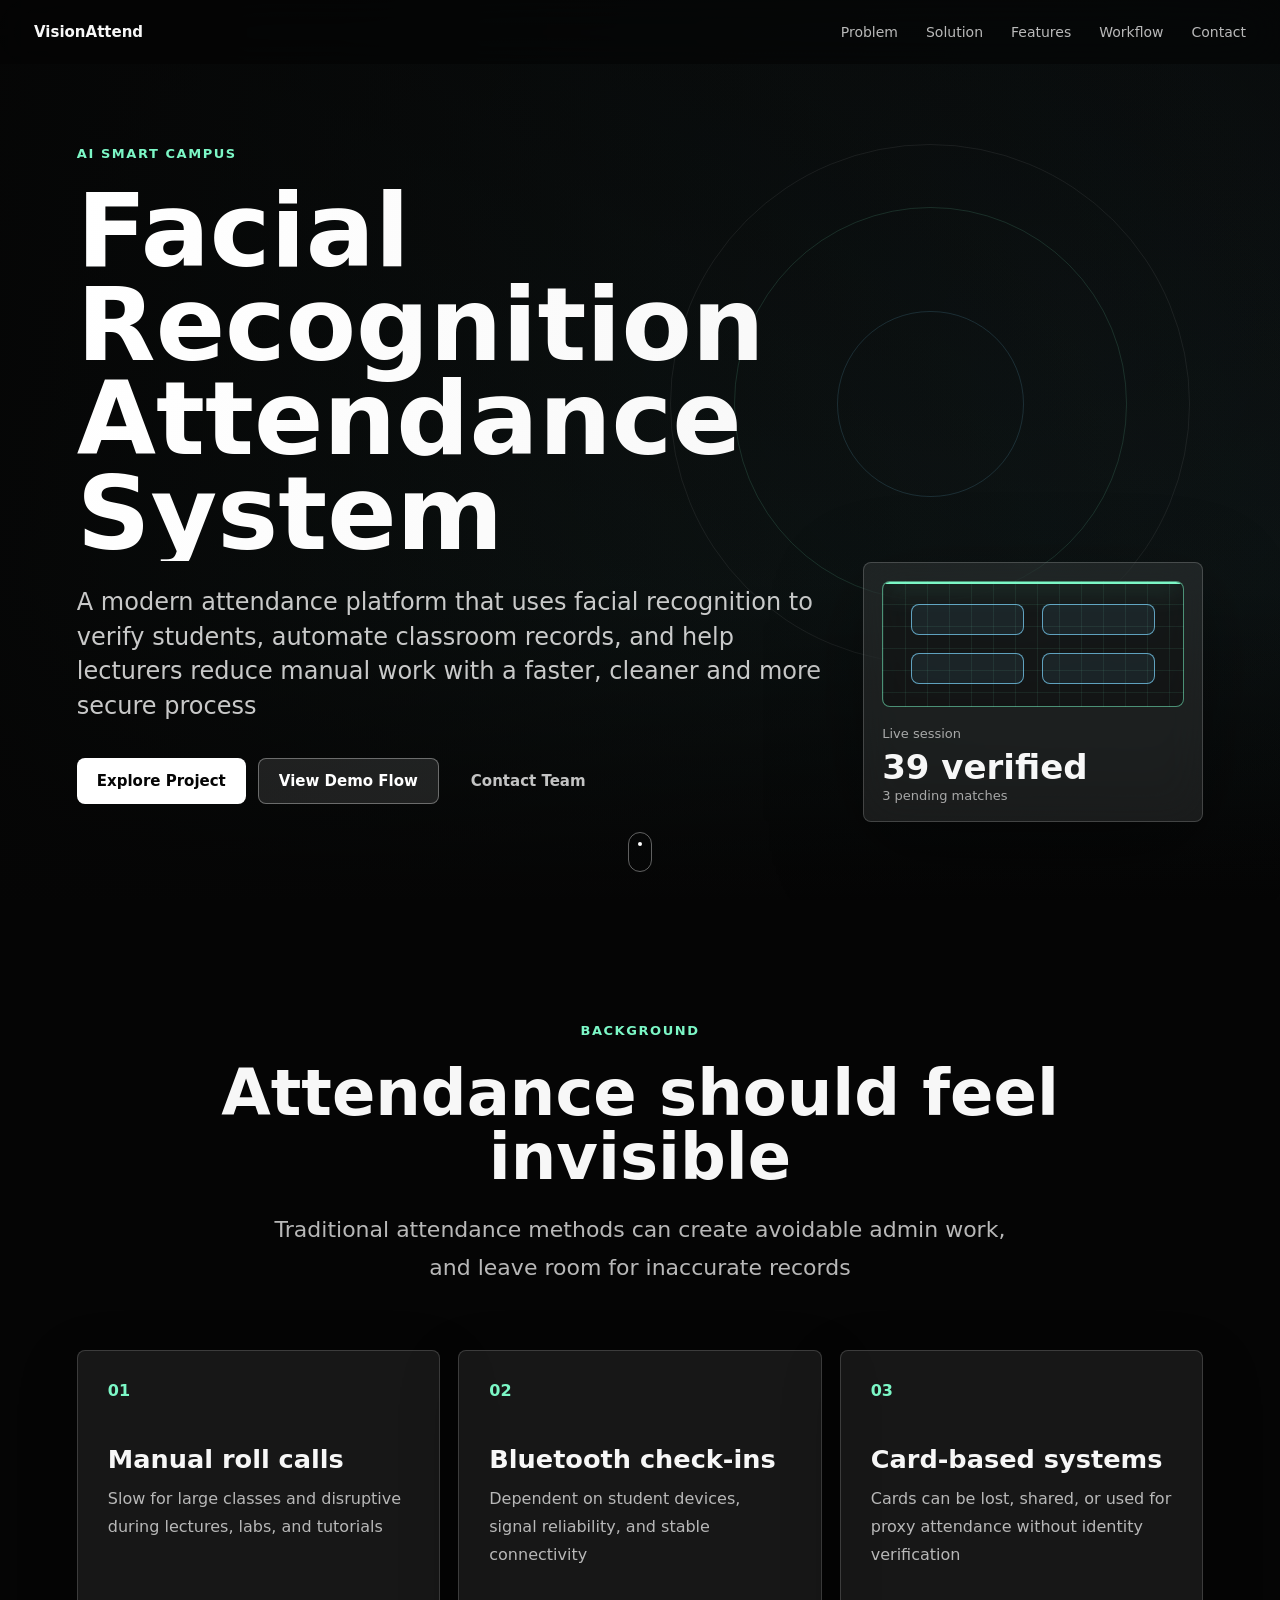
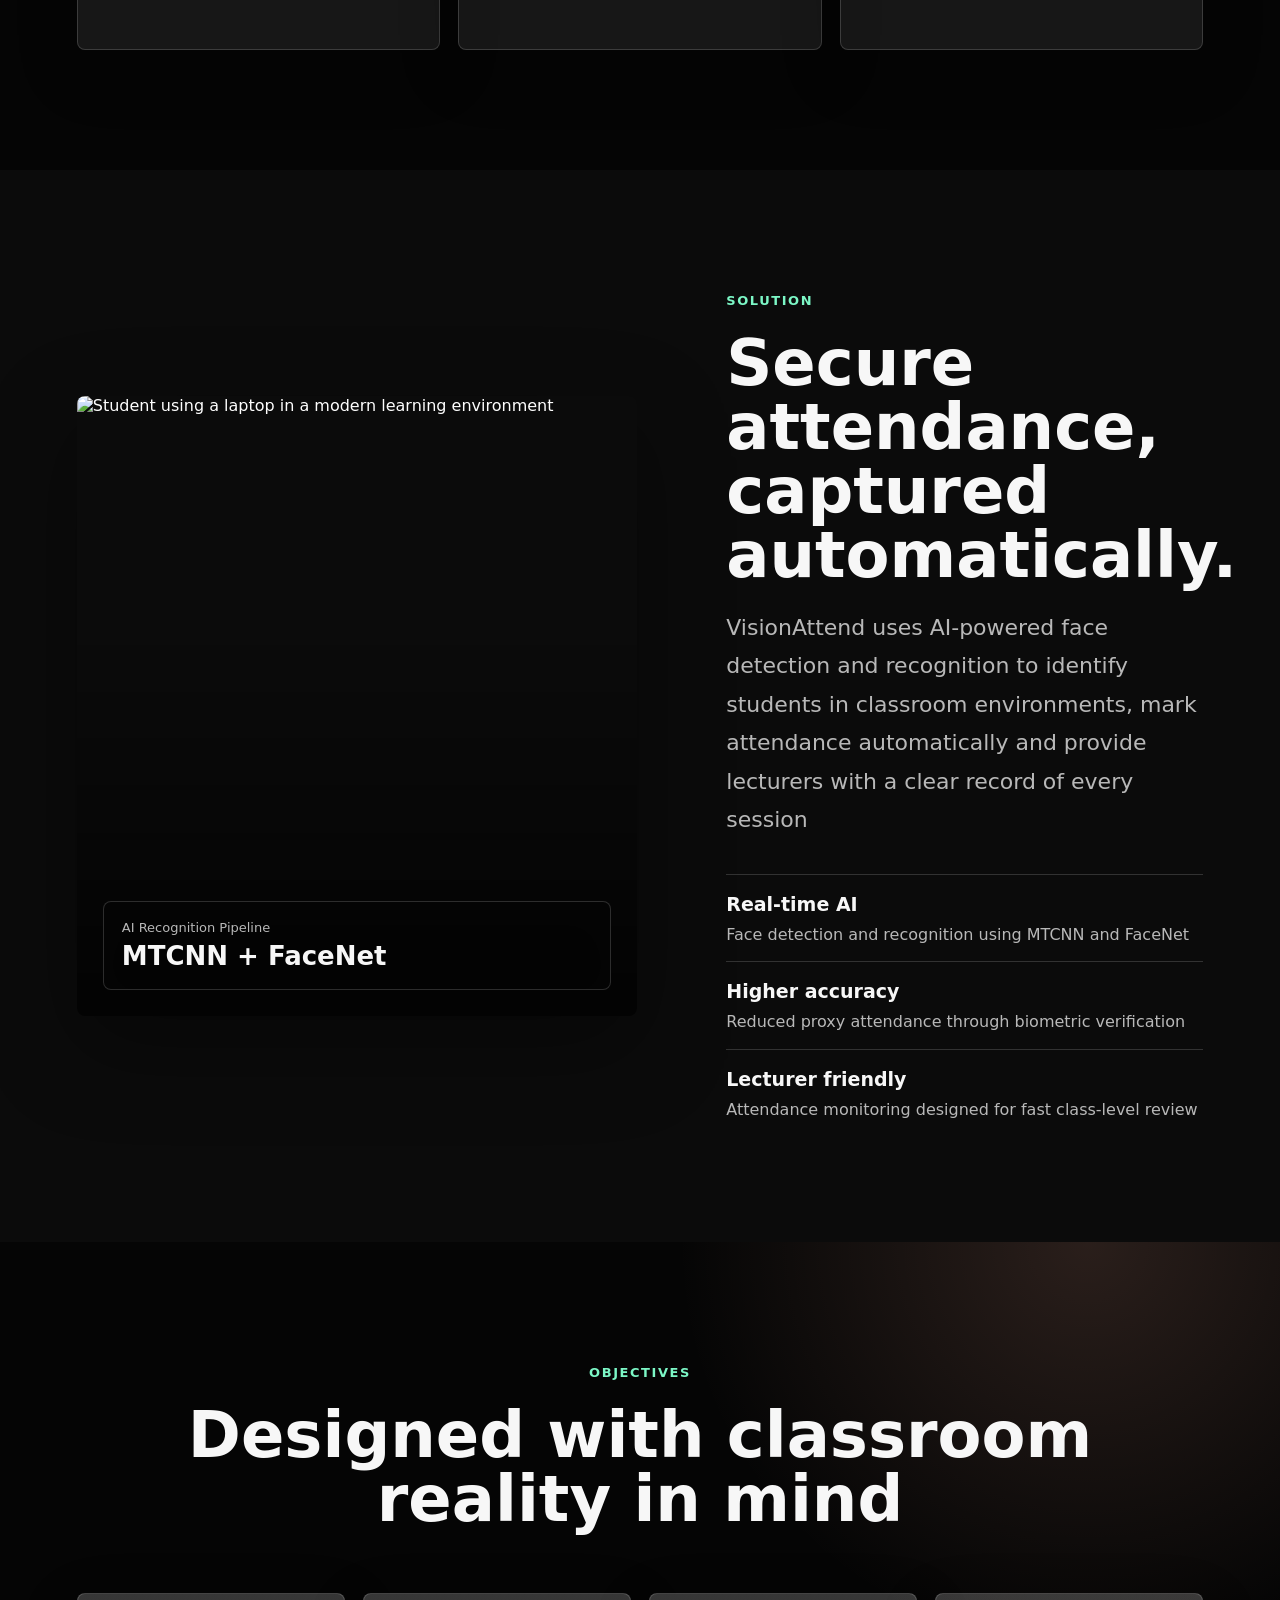
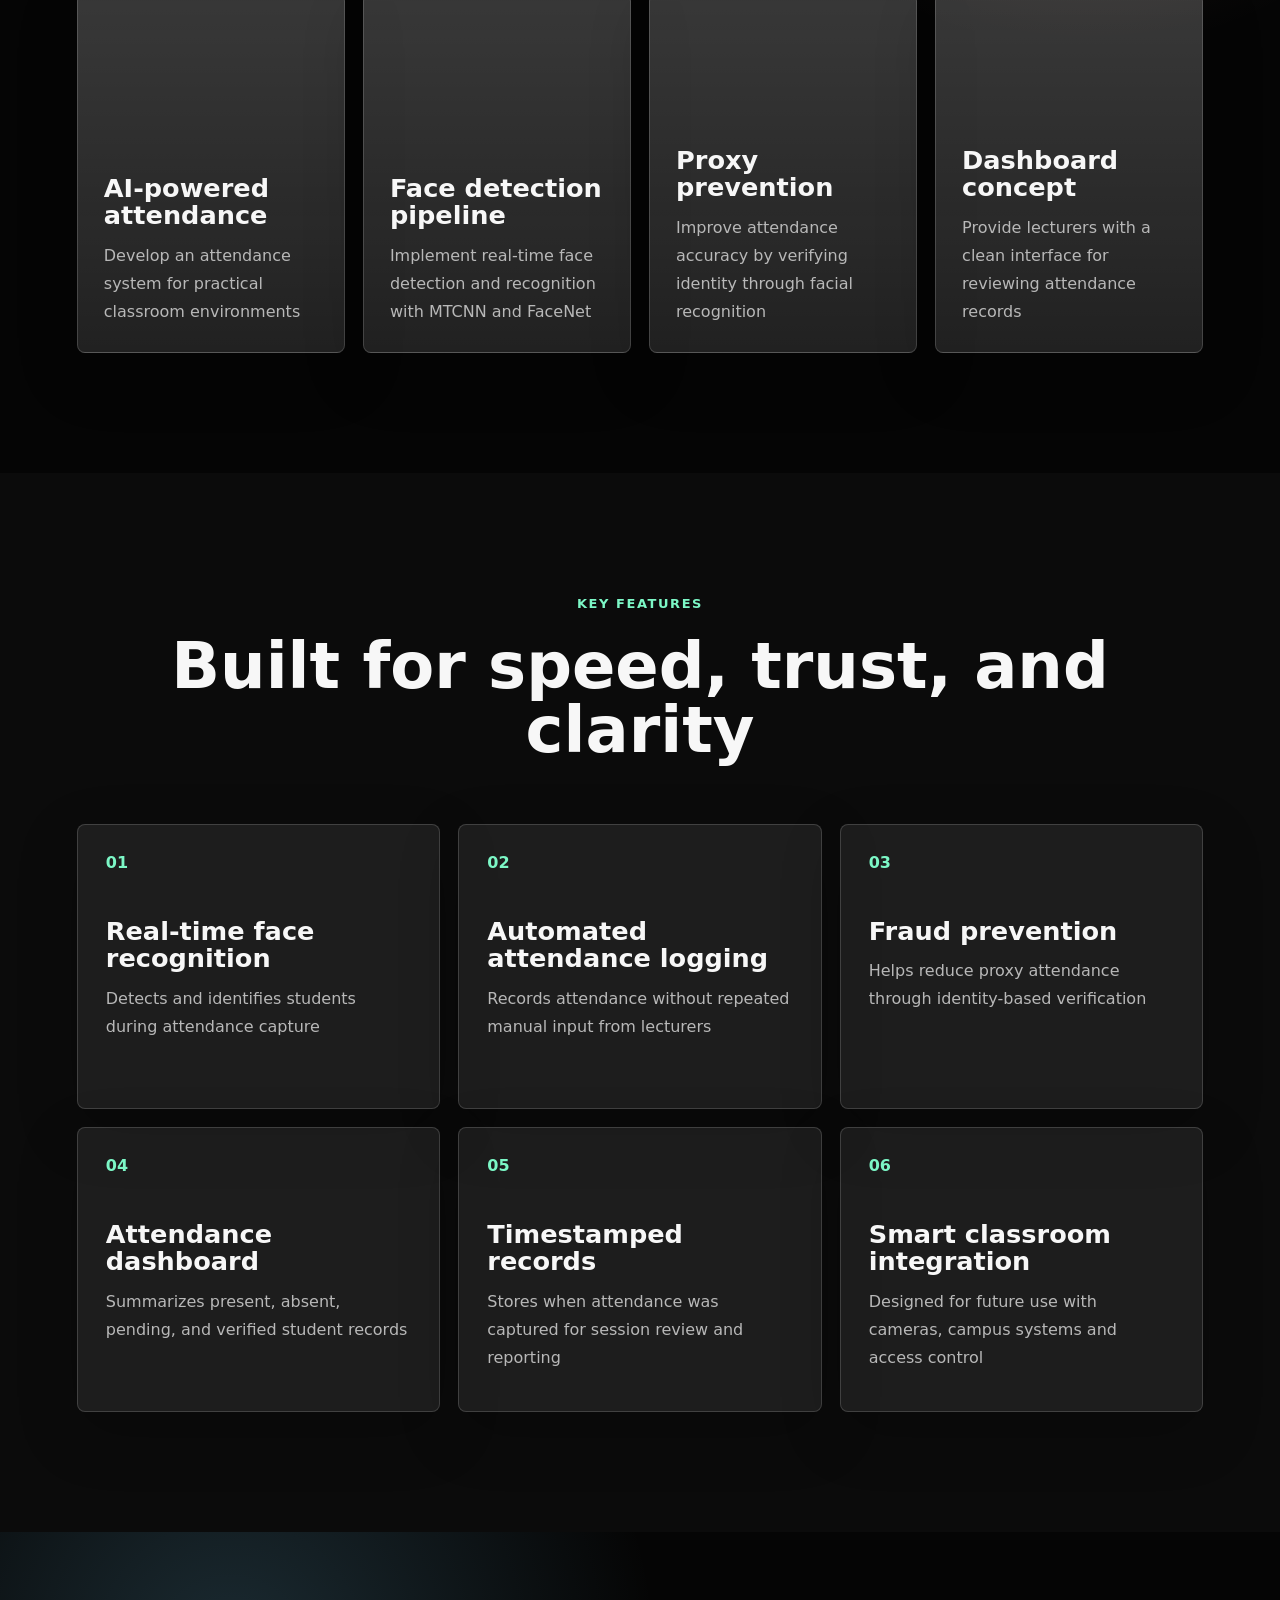
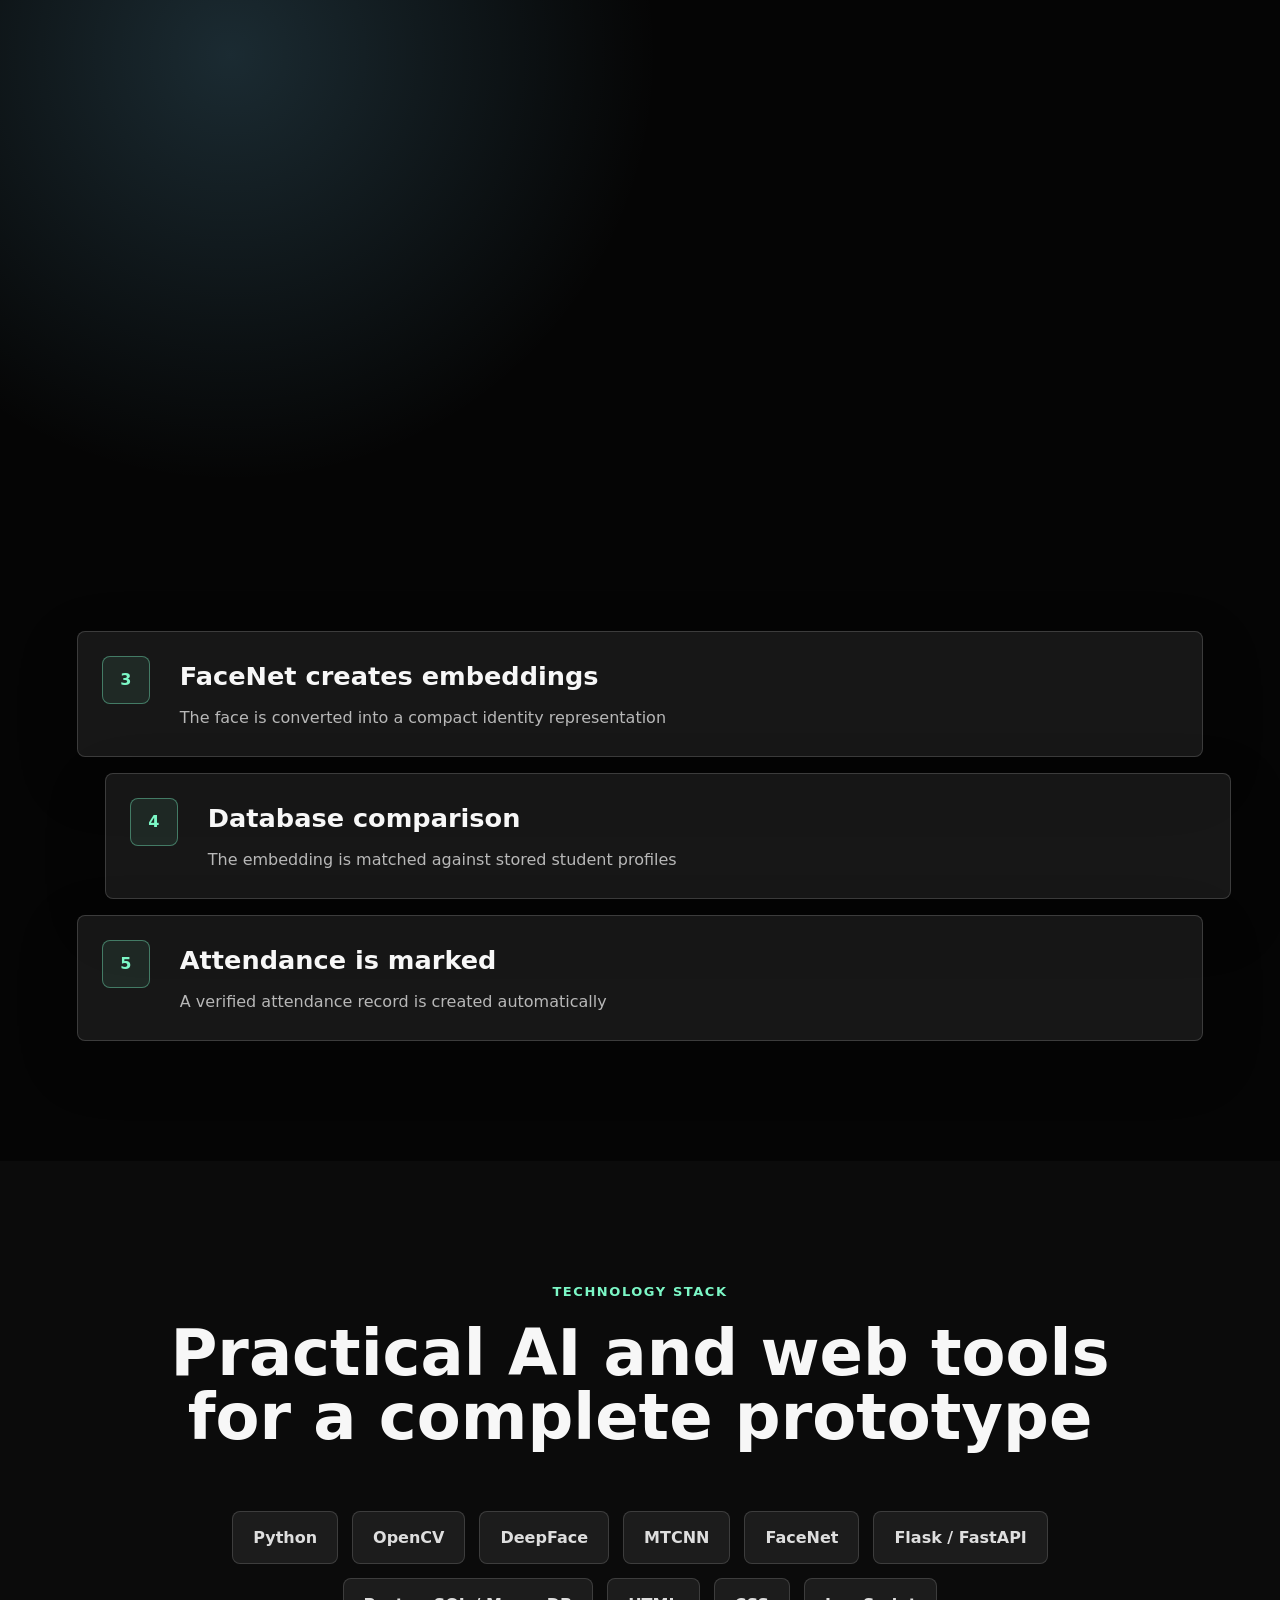
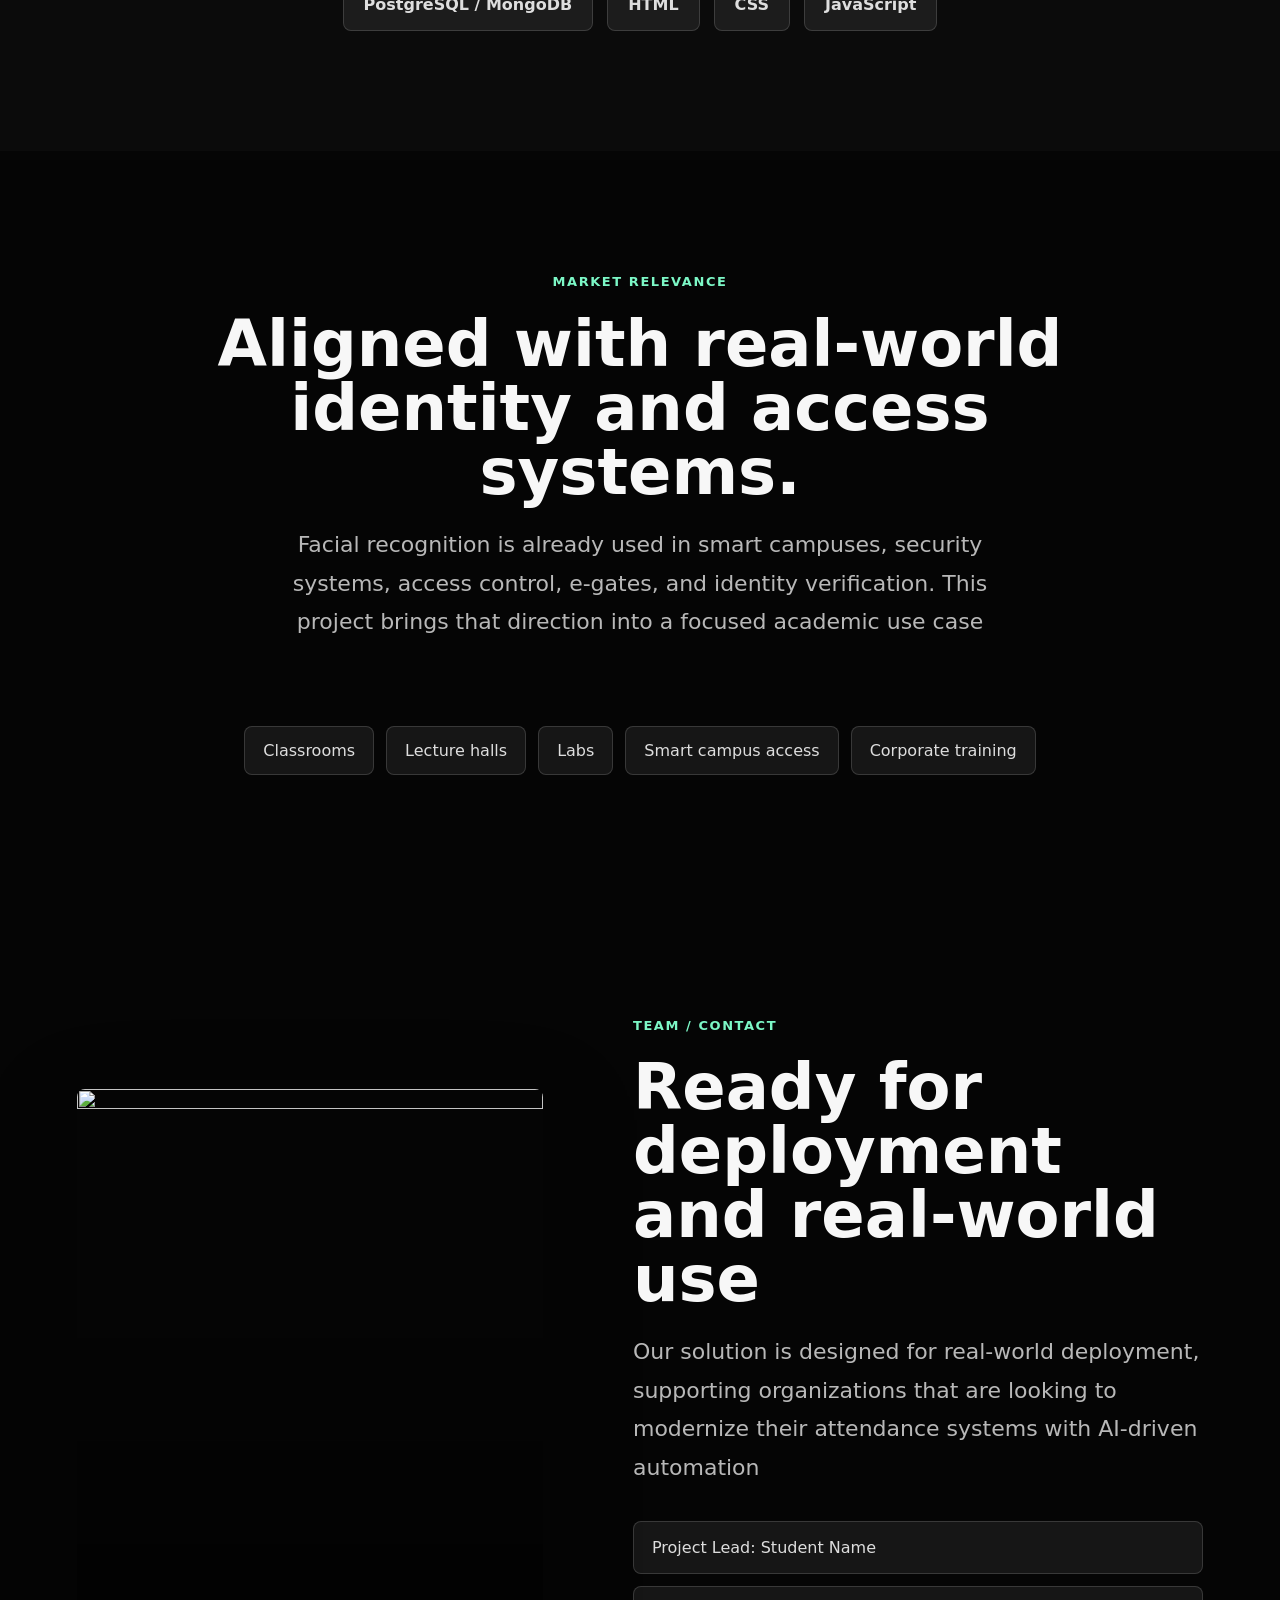
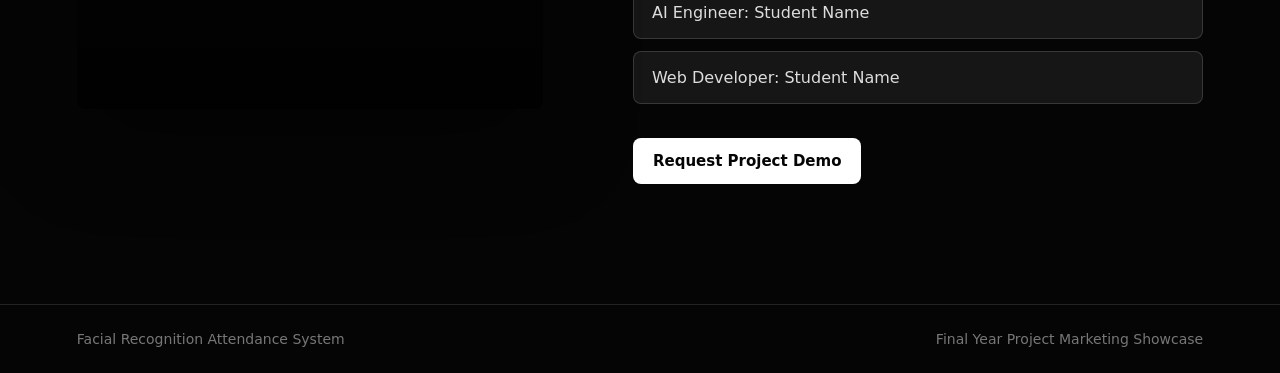
==== FYP project website/index.html @ f7591468 "Add files via upload" ====
<!doctype html>
<html lang="en">
  <head>
    <meta charset="UTF-8" />
    <meta name="viewport" content="width=device-width, initial-scale=1.0" />
    <title>Facial Recognition Attendance System</title>
    <meta
      name="description"
      content="A one-page marketing website for a university Final Year Project: Facial Recognition Attendance System."
    />
    <link rel="preconnect" href="https://images.unsplash.com" />
    <link rel="stylesheet" href="styles.css" />
  </head>
  <body>
    <div class="cursor-glow" aria-hidden="true"></div>

    <header class="site-header" data-header>
      <a class="brand" href="#home" aria-label="Facial Recognition Attendance System home">
        VisionAttend
      </a>

      <button class="menu-toggle" type="button" aria-label="Open navigation" aria-expanded="false" data-menu-toggle>
        <span></span>
        <span></span>
      </button>

      <nav class="main-nav" data-nav>
        <a href="#problem">Problem</a>
        <a href="#solution">Solution</a>
        <a href="#features">Features</a>
        <a href="#workflow">Workflow</a>
        <a href="#contact">Contact</a>
      </nav>
    </header>

    <main>
      <section class="hero section" id="home">
        <div class="hero-orbit" aria-hidden="true"></div>
        <div class="hero-media" aria-hidden="true">
          <img
            src="https://images.unsplash.com/photo-1550751827-4bd374c3f58b?auto=format&fit=crop&w=1800&q=86"
            alt=""
          />
        </div>
        <div class="hero-shade"></div>

        <div class="hero-content reveal">
          <p class="eyebrow">AI Smart Campus</p>
          <h1>Facial Recognition Attendance System</h1>
          <p class="hero-copy">
            A modern attendance platform that uses facial recognition to verify students, automate classroom records,
            and help lecturers reduce manual work with a faster, cleaner and more secure process
          </p>

          <div class="hero-actions">
            <a class="button button-primary" href="#solution">Explore Project</a>
            <a class="button button-secondary" href="#workflow">View Demo Flow</a>
            <a class="button button-ghost" href="#contact">Contact Team</a>
          </div>
        </div>

        <div class="hero-dashboard reveal" aria-label="Live attendance preview">
          <div class="scan-frame">
            <div class="scan-line"></div>
            <div class="face-grid">
              <span></span>
              <span></span>
              <span></span>
              <span></span>
            </div>
          </div>
          <div class="dashboard-copy">
            <p>Live session</p>
            <strong>39 verified</strong>
            <span>3 pending matches</span>
          </div>
        </div>

        <a class="scroll-cue" href="#problem" aria-label="Scroll to project background">
          <span></span>
        </a>
      </section>

      <section class="section intro-band" id="problem">
        <div class="section-heading reveal">
          <p class="eyebrow">Background</p>
          <h2>Attendance should feel invisible</h2>
          <p>
            Traditional attendance methods can create avoidable admin work, and leave room for
            inaccurate records
          </p>
        </div>

        <div class="problem-grid">
          <article class="panel reveal">
            <span class="panel-index">01</span>
            <h3>Manual roll calls</h3>
            <p>Slow for large classes and disruptive during lectures, labs, and tutorials</p>
          </article>
          <article class="panel reveal">
            <span class="panel-index">02</span>
            <h3>Bluetooth check-ins</h3>
            <p>Dependent on student devices, signal reliability, and stable connectivity</p>
          </article>
          <article class="panel reveal">
            <span class="panel-index">03</span>
            <h3>Card-based systems</h3>
            <p>Cards can be lost, shared, or used for proxy attendance without identity verification</p>
          </article>
        </div>
      </section>

      <section class="section split-section" id="solution">
        <div class="product-visual reveal">
          <img
            src="https://images.unsplash.com/photo-1516321318423-f06f85e504b3?auto=format&fit=crop&w=1500&q=86"
            alt="Student using a laptop in a modern learning environment"
          />
          <div class="visual-label">
            <span>AI Recognition Pipeline</span>
            <strong>MTCNN + FaceNet</strong>
          </div>
        </div>

        <div class="split-copy reveal">
          <p class="eyebrow">Solution</p>
          <h2>Secure attendance, captured automatically.</h2>
          <p>
            VisionAttend uses AI-powered face detection and recognition to identify students in classroom environments,
            mark attendance automatically and provide lecturers with a clear record of every session
          </p>

          <div class="objective-list">
            <div>
              <strong>Real-time AI</strong>
              <span>Face detection and recognition using MTCNN and FaceNet</span>
            </div>
            <div>
              <strong>Higher accuracy</strong>
              <span>Reduced proxy attendance through biometric verification</span>
            </div>
            <div>
              <strong>Lecturer friendly</strong>
              <span>Attendance monitoring designed for fast class-level review</span>
            </div>
          </div>
        </div>
      </section>

      <section class="section objectives-section">
        <div class="section-heading reveal">
          <p class="eyebrow">Objectives</p>
          <h2>Designed with classroom reality in mind</h2>
        </div>

        <div class="objectives-track">
          <article class="objective-card reveal">
            <h3>AI-powered attendance</h3>
            <p>Develop an attendance system for practical classroom environments</p>
          </article>
          <article class="objective-card reveal">
            <h3>Face detection pipeline</h3>
            <p>Implement real-time face detection and recognition with MTCNN and FaceNet</p>
          </article>
          <article class="objective-card reveal">
            <h3>Proxy prevention</h3>
            <p>Improve attendance accuracy by verifying identity through facial recognition</p>
          </article>
          <article class="objective-card reveal">
            <h3>Dashboard concept</h3>
            <p>Provide lecturers with a clean interface for reviewing attendance records</p>
          </article>
        </div>
      </section>

      <section class="section features-section" id="features">
        <div class="section-heading reveal">
          <p class="eyebrow">Key Features</p>
          <h2>Built for speed, trust, and clarity</h2>
        </div>

        <div class="feature-grid">
          <article class="feature-card reveal">
            <span>01</span>
            <h3>Real-time face recognition</h3>
            <p>Detects and identifies students during attendance capture</p>
          </article>
          <article class="feature-card reveal">
            <span>02</span>
            <h3>Automated attendance logging</h3>
            <p>Records attendance without repeated manual input from lecturers</p>
          </article>
          <article class="feature-card reveal">
            <span>03</span>
            <h3>Fraud prevention</h3>
            <p>Helps reduce proxy attendance through identity-based verification</p>
          </article>
          <article class="feature-card reveal">
            <span>04</span>
            <h3>Attendance dashboard</h3>
            <p>Summarizes present, absent, pending, and verified student records</p>
          </article>
          <article class="feature-card reveal">
            <span>05</span>
            <h3>Timestamped records</h3>
            <p>Stores when attendance was captured for session review and reporting</p>
          </article>
          <article class="feature-card reveal">
            <span>06</span>
            <h3>Smart classroom integration</h3>
            <p>Designed for future use with cameras, campus systems and access control</p>
          </article>
        </div>
      </section>

      <section class="section workflow-section" id="workflow">
        <div class="section-heading reveal">
          <p class="eyebrow">How It Works</p>
          <h2>A simple flow from face capture to attendance record</h2>
        </div>

        <div class="workflow">
          <div class="workflow-step reveal">
            <span>1</span>
            <h3>Camera captures face</h3>
            <p>The system receives a classroom image or video frame</p>
          </div>
          <div class="workflow-step reveal">
            <span>2</span>
            <h3>MTCNN detects and aligns</h3>
            <p>The face is located, cropped and prepared for recognition</p>
          </div>
          <div class="workflow-step reveal">
            <span>3</span>
            <h3>FaceNet creates embeddings</h3>
            <p>The face is converted into a compact identity representation</p>
          </div>
          <div class="workflow-step reveal">
            <span>4</span>
            <h3>Database comparison</h3>
            <p>The embedding is matched against stored student profiles</p>
          </div>
          <div class="workflow-step reveal">
            <span>5</span>
            <h3>Attendance is marked</h3>
            <p>A verified attendance record is created automatically</p>
          </div>
        </div>
      </section>

      <section class="section stack-section" id="stack">
        <div class="section-heading reveal">
          <p class="eyebrow">Technology Stack</p>
          <h2>Practical AI and web tools for a complete prototype</h2>
        </div>

        <div class="stack-cloud reveal" aria-label="Technology stack">
          <span>Python</span>
          <span>OpenCV</span>
          <span>DeepFace</span>
          <span>MTCNN</span>
          <span>FaceNet</span>
          <span>Flask / FastAPI</span>
          <span>PostgreSQL / MongoDB</span>
          <span>HTML</span>
          <span>CSS</span>
          <span>JavaScript</span>
        </div>
      </section>

      <section class="section relevance-section">
        <div class="section-heading reveal">
          <p class="eyebrow">Market Relevance</p>
          <h2>Aligned with real-world identity and access systems.</h2>
          <p>
            Facial recognition is already used in smart campuses, security systems, access control, e-gates, and
            identity verification. This project brings that direction into a focused academic use case
          </p>
        </div>

        <div class="use-case-strip reveal">
          <span>Classrooms</span>
          <span>Lecture halls</span>
          <span>Labs</span>
          <span>Smart campus access</span>
          <span>Corporate training</span>
        </div>
      </section>

      <section class="section contact-section" id="contact">
        <div class="contact-visual reveal" aria-hidden="true">
          <img
            src="https://images.unsplash.com/photo-1519389950473-47ba0277781c?auto=format&fit=crop&w=1500&q=86"
            alt=""
          />
        </div>

        <div class="contact-content reveal">
          <p class="eyebrow">Team / Contact</p>
          <h2>Ready for deployment and real-world use</h2>
          <p>
            Our solution is designed for real-world deployment, supporting organizations that are looking to modernize their attendance systems with AI-driven automation
          </p>

          <div class="team-list">
            <span>Project Lead: Student Name</span>
            <span>AI Engineer: Student Name</span>
            <span>Web Developer: Student Name</span>
          </div>

          <a class="button button-primary" href="mailto:lhdwhye001@mymail.sim.edu.sg">Request Project Demo</a>
        </div>
      </section>
    </main>

    <footer class="footer">
      <span>Facial Recognition Attendance System</span>
      <span>Final Year Project Marketing Showcase</span>
    </footer>

    <script src="script.js"></script>
  </body>
</html>
---- FYP project website/styles.css ----
:root {
  --bg: #050505;
  --bg-soft: #101010;
  --panel: rgba(255, 255, 255, 0.075);
  --panel-strong: rgba(255, 255, 255, 0.12);
  --line: rgba(255, 255, 255, 0.16);
  --text: #f7f7f7;
  --muted: #b8b8b8;
  --subtle: #777777;
  --green: #7cf7c6;
  --cyan: #7ed7ff;
  --coral: #ffb199;
  --shadow: 0 30px 90px rgba(0, 0, 0, 0.38);
}

* {
  box-sizing: border-box;
}

html {
  scroll-behavior: smooth;
}

body {
  margin: 0;
  min-width: 320px;
  background:
    radial-gradient(circle at 20% 12%, rgba(124, 247, 198, 0.08), transparent 24%),
    radial-gradient(circle at 82% 4%, rgba(126, 215, 255, 0.08), transparent 24%),
    var(--bg);
  color: var(--text);
  font-family: Inter, ui-sans-serif, system-ui, -apple-system, BlinkMacSystemFont, "Segoe UI", sans-serif;
  letter-spacing: 0;
}

body.menu-open {
  overflow: hidden;
}

img {
  display: block;
  max-width: 100%;
}

a {
  color: inherit;
  text-decoration: none;
}

.cursor-glow {
  position: fixed;
  z-index: 100;
  top: 0;
  left: 0;
  width: 340px;
  height: 340px;
  border-radius: 50%;
  pointer-events: none;
  background: radial-gradient(circle, rgba(124, 247, 198, 0.14), rgba(126, 215, 255, 0.06) 34%, transparent 68%);
  mix-blend-mode: screen;
  opacity: 0;
  transform: translate3d(-50%, -50%, 0);
  transition: opacity 220ms ease;
}

body.has-pointer .cursor-glow {
  opacity: 1;
}

.site-header {
  position: fixed;
  z-index: 50;
  top: 0;
  left: 0;
  right: 0;
  display: flex;
  align-items: center;
  justify-content: space-between;
  height: 64px;
  padding: 0 34px;
  border-bottom: 1px solid transparent;
  background: rgba(5, 5, 5, 0.58);
  backdrop-filter: blur(24px);
  transition: border-color 220ms ease, background 220ms ease;
}

.site-header.is-scrolled {
  border-color: rgba(255, 255, 255, 0.12);
  background: rgba(5, 5, 5, 0.82);
}

.brand {
  position: relative;
  font-size: 15px;
  font-weight: 700;
}

.brand::after {
  content: "";
  position: absolute;
  left: 0;
  right: 0;
  bottom: -8px;
  height: 1px;
  background: linear-gradient(90deg, transparent, var(--green), transparent);
  opacity: 0;
  transform: scaleX(0.45);
  transition: opacity 220ms ease, transform 220ms ease;
}

.brand:hover::after {
  opacity: 1;
  transform: scaleX(1);
}

.main-nav {
  display: flex;
  align-items: center;
  gap: 28px;
  color: rgba(255, 255, 255, 0.72);
  font-size: 14px;
}

.main-nav a {
  position: relative;
  transition: color 180ms ease;
}

.main-nav a:hover {
  color: #ffffff;
}

.main-nav a::after {
  content: "";
  position: absolute;
  left: 0;
  right: 0;
  bottom: -8px;
  height: 1px;
  background: linear-gradient(90deg, var(--green), var(--cyan));
  transform: scaleX(0);
  transform-origin: center;
  transition: transform 220ms ease;
}

.main-nav a:hover::after {
  transform: scaleX(1);
}

.menu-toggle {
  display: none;
}

.section {
  position: relative;
  padding: 120px 6vw;
  overflow: hidden;
}

.hero {
  min-height: 100svh;
  display: grid;
  align-items: end;
  padding-top: 112px;
  padding-bottom: 96px;
}

.hero-orbit {
  position: absolute;
  z-index: 1;
  right: 7vw;
  top: 16vh;
  width: min(520px, 44vw);
  aspect-ratio: 1;
  border: 1px solid rgba(255, 255, 255, 0.12);
  border-radius: 50%;
  opacity: 0.58;
  animation: orbitDrift 9s ease-in-out infinite;
}

.hero-orbit::before,
.hero-orbit::after {
  content: "";
  position: absolute;
  inset: 12%;
  border: 1px solid rgba(124, 247, 198, 0.24);
  border-radius: 50%;
}

.hero-orbit::after {
  inset: 32%;
  border-color: rgba(126, 215, 255, 0.26);
}

.hero-media,
.hero-shade {
  position: absolute;
  inset: 0;
}

.hero-media img {
  width: 100%;
  height: 100%;
  object-fit: cover;
  filter: saturate(0.82) contrast(1.08);
  transform: scale(1.04);
  transition: transform 700ms ease-out;
}

.hero-shade {
  background:
    linear-gradient(90deg, rgba(5, 5, 5, 0.9), rgba(5, 5, 5, 0.45) 48%, rgba(5, 5, 5, 0.18)),
    linear-gradient(0deg, #050505 0%, rgba(5, 5, 5, 0.18) 35%, rgba(5, 5, 5, 0.5) 100%);
}

.hero-content {
  position: relative;
  z-index: 2;
  max-width: 980px;
}

.eyebrow {
  margin: 0 0 18px;
  color: var(--green);
  font-size: 13px;
  font-weight: 700;
  text-transform: uppercase;
  letter-spacing: 0.12em;
}

h1,
h2,
h3,
p {
  margin-top: 0;
}

h1 {
  max-width: 1040px;
  margin-bottom: 24px;
  font-size: clamp(48px, 8vw, 116px);
  line-height: 0.92;
  letter-spacing: 0;
  background: linear-gradient(100deg, #ffffff 0%, #f7f7f7 42%, #a7ffe0 58%, #ffffff 72%);
  background-size: 220% 100%;
  -webkit-background-clip: text;
  background-clip: text;
  color: transparent;
  animation: titleSheen 8s ease-in-out infinite;
}

h2 {
  margin-bottom: 22px;
  font-size: clamp(40px, 5vw, 76px);
  line-height: 1;
  letter-spacing: 0;
}

h3 {
  margin-bottom: 12px;
  font-size: clamp(22px, 2vw, 30px);
  line-height: 1.08;
}

p {
  color: var(--muted);
  line-height: 1.75;
}

.hero-copy {
  max-width: 760px;
  margin-bottom: 34px;
  color: rgba(255, 255, 255, 0.78);
  font-size: clamp(18px, 2.1vw, 24px);
  line-height: 1.45;
}

.hero-actions {
  display: flex;
  flex-wrap: wrap;
  gap: 12px;
}

.button {
  position: relative;
  overflow: hidden;
  display: inline-flex;
  min-height: 46px;
  align-items: center;
  justify-content: center;
  border-radius: 8px;
  padding: 13px 20px;
  font-size: 15px;
  font-weight: 700;
  transition: transform 200ms ease, border-color 200ms ease, background 200ms ease, color 200ms ease;
}

.button::before {
  content: "";
  position: absolute;
  inset: 0;
  background: linear-gradient(110deg, transparent, rgba(255, 255, 255, 0.34), transparent);
  transform: translateX(-120%);
  transition: transform 520ms ease;
}

.button:hover::before {
  transform: translateX(120%);
}

.button:hover {
  transform: translateY(-2px);
}

.button-primary {
  background: #ffffff;
  color: #050505;
}

.button-primary:hover {
  background: var(--green);
}

.button-secondary {
  border: 1px solid rgba(255, 255, 255, 0.34);
  background: rgba(255, 255, 255, 0.1);
  color: #ffffff;
  backdrop-filter: blur(18px);
}

.button-secondary:hover {
  border-color: var(--cyan);
}

.button-ghost {
  color: rgba(255, 255, 255, 0.76);
}

.button-ghost:hover {
  color: #ffffff;
}

.hero-dashboard {
  position: absolute;
  z-index: 3;
  right: 6vw;
  bottom: 78px;
  width: min(340px, 34vw);
  min-height: 220px;
  border: 1px solid rgba(255, 255, 255, 0.18);
  border-radius: 8px;
  padding: 18px;
  background: rgba(255, 255, 255, 0.08);
  box-shadow: var(--shadow);
  backdrop-filter: blur(22px);
  animation: floatCard 5.8s ease-in-out infinite;
}

.hero-dashboard::before,
.panel::before,
.feature-card::before,
.objective-card::before,
.workflow-step::before {
  content: "";
  position: absolute;
  inset: 0;
  border-radius: inherit;
  padding: 1px;
  background: linear-gradient(135deg, rgba(124, 247, 198, 0.45), transparent 32%, rgba(126, 215, 255, 0.3));
  opacity: 0;
  pointer-events: none;
  transition: opacity 240ms ease;
  -webkit-mask: linear-gradient(#000 0 0) content-box, linear-gradient(#000 0 0);
  -webkit-mask-composite: xor;
  mask-composite: exclude;
}

.hero-dashboard:hover::before,
.panel:hover::before,
.feature-card:hover::before,
.objective-card:hover::before,
.workflow-step:hover::before {
  opacity: 1;
}

.scan-frame {
  position: relative;
  height: 126px;
  border: 1px solid rgba(124, 247, 198, 0.55);
  border-radius: 8px;
  overflow: hidden;
  background:
    linear-gradient(rgba(124, 247, 198, 0.08) 1px, transparent 1px),
    linear-gradient(90deg, rgba(124, 247, 198, 0.08) 1px, transparent 1px),
    rgba(0, 0, 0, 0.35);
  background-size: 22px 22px;
}

.scan-line {
  position: absolute;
  left: 0;
  right: 0;
  top: 0;
  height: 2px;
  background: var(--green);
  box-shadow: 0 0 28px var(--green);
  animation: scan 3s ease-in-out infinite;
}

.face-grid {
  position: absolute;
  inset: 22px 28px;
  display: grid;
  grid-template-columns: repeat(2, 1fr);
  gap: 18px;
}

.face-grid span {
  border: 1px solid rgba(126, 215, 255, 0.7);
  border-radius: 8px;
  background: rgba(126, 215, 255, 0.08);
}

.dashboard-copy {
  display: grid;
  gap: 4px;
  margin-top: 16px;
}

.dashboard-copy p,
.dashboard-copy span {
  margin: 0;
  color: rgba(255, 255, 255, 0.62);
  font-size: 13px;
}

.dashboard-copy strong {
  font-size: 34px;
  line-height: 1;
}

.scroll-cue {
  position: absolute;
  z-index: 3;
  left: 50%;
  bottom: 28px;
  width: 24px;
  height: 40px;
  border: 1px solid rgba(255, 255, 255, 0.36);
  border-radius: 999px;
  transform: translateX(-50%);
}

.scroll-cue span {
  position: absolute;
  top: 9px;
  left: 50%;
  width: 4px;
  height: 4px;
  border-radius: 50%;
  background: #ffffff;
  transform: translateX(-50%);
  animation: scrollDot 1.6s ease-in-out infinite;
}

.intro-band {
  background: #050505;
}

.section-heading {
  max-width: 980px;
  margin: 0 auto 62px;
  text-align: center;
}

.section-heading p:not(.eyebrow) {
  max-width: 760px;
  margin-right: auto;
  margin-left: auto;
  font-size: clamp(17px, 2vw, 22px);
}

.problem-grid,
.feature-grid {
  display: grid;
  max-width: 1180px;
  margin: 0 auto;
  gap: 18px;
}

.problem-grid {
  grid-template-columns: repeat(3, minmax(0, 1fr));
}

.panel,
.feature-card,
.objective-card,
.workflow-step {
  position: relative;
  overflow: hidden;
  border: 1px solid var(--line);
  border-radius: 8px;
  background: var(--panel);
  box-shadow: 0 20px 60px rgba(0, 0, 0, 0.22);
}

.panel::after,
.feature-card::after,
.objective-card::after,
.workflow-step::after {
  content: "";
  position: absolute;
  top: -45%;
  left: -25%;
  width: 55%;
  height: 180%;
  background: linear-gradient(90deg, transparent, rgba(255, 255, 255, 0.08), transparent);
  transform: rotate(18deg) translateX(-130%);
  transition: transform 680ms ease;
}

.panel:hover::after,
.feature-card:hover::after,
.objective-card:hover::after,
.workflow-step:hover::after {
  transform: rotate(18deg) translateX(280%);
}

.panel {
  min-height: 300px;
  padding: 30px;
}

.panel-index,
.feature-card span,
.workflow-step span {
  display: inline-flex;
  align-items: center;
  justify-content: center;
  margin-bottom: 46px;
  color: var(--green);
  font-weight: 800;
}

.panel p,
.feature-card p,
.objective-card p,
.workflow-step p {
  margin-bottom: 0;
}

.split-section {
  display: grid;
  grid-template-columns: minmax(0, 1.08fr) minmax(0, 0.92fr);
  align-items: center;
  gap: 7vw;
  background: #0b0b0b;
}

.product-visual,
.contact-visual {
  position: relative;
  min-height: 620px;
  border-radius: 8px;
  overflow: hidden;
  box-shadow: var(--shadow);
  transform: translateZ(0);
  transition: transform 360ms ease, box-shadow 360ms ease;
}

.product-visual:hover,
.contact-visual:hover {
  transform: translateY(-6px) scale(1.01);
  box-shadow: 0 40px 120px rgba(0, 0, 0, 0.5);
}

.product-visual:hover img,
.contact-visual:hover img {
  transform: scale(1.04);
}

.product-visual img,
.contact-visual img {
  width: 100%;
  height: 100%;
  min-height: inherit;
  object-fit: cover;
  filter: saturate(0.9) contrast(1.06);
  transition: transform 700ms ease;
}

.product-visual::after,
.contact-visual::after {
  content: "";
  position: absolute;
  inset: 0;
  background: linear-gradient(0deg, rgba(0, 0, 0, 0.72), transparent 60%);
}

.visual-label {
  position: absolute;
  z-index: 2;
  left: 26px;
  right: 26px;
  bottom: 26px;
  display: grid;
  gap: 6px;
  border: 1px solid rgba(255, 255, 255, 0.16);
  border-radius: 8px;
  padding: 18px;
  background: rgba(5, 5, 5, 0.62);
  backdrop-filter: blur(20px);
}

.visual-label span {
  color: var(--muted);
  font-size: 13px;
}

.visual-label strong {
  font-size: 26px;
}

.split-copy p:not(.eyebrow) {
  font-size: clamp(18px, 2vw, 22px);
}

.objective-list {
  display: grid;
  gap: 14px;
  margin-top: 34px;
}

.objective-list div {
  display: grid;
  gap: 7px;
  border-top: 1px solid rgba(255, 255, 255, 0.16);
  padding-top: 18px;
}

.objective-list strong {
  font-size: 19px;
}

.objective-list span {
  color: var(--muted);
  line-height: 1.6;
}

.objectives-section {
  background:
    radial-gradient(circle at 85% 0%, rgba(255, 177, 153, 0.15), transparent 30%),
    #050505;
}

.objectives-track {
  display: grid;
  grid-template-columns: repeat(4, minmax(230px, 1fr));
  gap: 18px;
  max-width: 1280px;
  margin: 0 auto;
}

.objective-card {
  min-height: 360px;
  display: flex;
  flex-direction: column;
  justify-content: flex-end;
  padding: 26px;
  background:
    linear-gradient(180deg, rgba(255, 255, 255, 0.14), rgba(255, 255, 255, 0.045)),
    var(--panel);
}

.features-section {
  background: #0b0b0b;
}

.feature-grid {
  grid-template-columns: repeat(3, minmax(0, 1fr));
}

.feature-card {
  min-height: 285px;
  padding: 28px;
  transition: transform 220ms ease, border-color 220ms ease, background 220ms ease, box-shadow 220ms ease;
}

.feature-card:hover,
.panel:hover,
.objective-card:hover,
.workflow-step:hover {
  transform: translateY(-4px);
  border-color: rgba(124, 247, 198, 0.48);
  background: var(--panel-strong);
}

.workflow-section {
  background:
    radial-gradient(circle at 18% 10%, rgba(126, 215, 255, 0.18), transparent 28%),
    #050505;
}

.workflow {
  display: grid;
  max-width: 1180px;
  margin: 0 auto;
  gap: 16px;
  counter-reset: workflow;
}

.workflow-step {
  display: grid;
  grid-template-columns: 78px 1fr;
  align-items: center;
  padding: 24px;
}

.workflow-step:nth-child(even) {
  transform: translateX(28px);
}

.workflow-step:nth-child(even):hover {
  transform: translateX(28px) translateY(-4px);
}

.workflow-step span {
  width: 48px;
  height: 48px;
  margin: 0;
  border: 1px solid rgba(124, 247, 198, 0.4);
  border-radius: 8px;
  background: rgba(124, 247, 198, 0.08);
}

.workflow-step h3 {
  grid-column: 2;
  margin-bottom: 6px;
}

.workflow-step p {
  grid-column: 2;
}

.stack-section {
  background: #0b0b0b;
}

.stack-cloud {
  display: flex;
  flex-wrap: wrap;
  justify-content: center;
  max-width: 1020px;
  margin: 0 auto;
  gap: 14px;
}

.stack-cloud span,
.use-case-strip span,
.team-list span {
  border: 1px solid rgba(255, 255, 255, 0.15);
  border-radius: 8px;
  background: rgba(255, 255, 255, 0.07);
  color: rgba(255, 255, 255, 0.86);
}

.stack-cloud span {
  padding: 16px 20px;
  font-weight: 800;
  transition: transform 220ms ease, border-color 220ms ease, color 220ms ease, background 220ms ease;
}

.stack-cloud span:hover,
.use-case-strip span:hover,
.team-list span:hover {
  transform: translateY(-4px);
  border-color: rgba(124, 247, 198, 0.48);
  background: rgba(255, 255, 255, 0.12);
  color: #ffffff;
}

.relevance-section {
  min-height: 680px;
  display: grid;
  align-content: center;
  background:
    linear-gradient(0deg, rgba(5, 5, 5, 0.72), rgba(5, 5, 5, 0.72)),
    url("https://images.unsplash.com/photo-1497366811353-6870744d04b2?auto=format&fit=crop&w=1800&q=86") center/cover;
}

.use-case-strip {
  display: flex;
  flex-wrap: wrap;
  justify-content: center;
  max-width: 980px;
  margin: 0 auto;
  gap: 12px;
}

.use-case-strip span {
  padding: 14px 18px;
  backdrop-filter: blur(20px);
  transition: transform 220ms ease, border-color 220ms ease, color 220ms ease, background 220ms ease;
}

.contact-section {
  display: grid;
  grid-template-columns: minmax(0, 0.9fr) minmax(0, 1.1fr);
  align-items: center;
  gap: 7vw;
  background: #050505;
}

.contact-content p:not(.eyebrow) {
  max-width: 680px;
  font-size: clamp(18px, 2vw, 22px);
}

.team-list {
  display: grid;
  gap: 12px;
  margin: 34px 0;
}

.team-list span {
  padding: 16px 18px;
  transition: transform 220ms ease, border-color 220ms ease, color 220ms ease, background 220ms ease;
}

.footer {
  display: flex;
  justify-content: space-between;
  gap: 20px;
  padding: 26px 6vw;
  border-top: 1px solid rgba(255, 255, 255, 0.12);
  color: var(--subtle);
  font-size: 14px;
}

.reveal {
  opacity: 0;
  transform: translateY(34px) scale(0.98);
  filter: blur(10px);
  transition: opacity 820ms ease, transform 820ms ease, filter 820ms ease;
}

.reveal.is-visible {
  opacity: 1;
  transform: translateY(0);
  filter: blur(0);
}

.problem-grid .reveal:nth-child(2),
.feature-grid .reveal:nth-child(2),
.objectives-track .reveal:nth-child(2),
.workflow .reveal:nth-child(2) {
  transition-delay: 90ms;
}

.problem-grid .reveal:nth-child(3),
.feature-grid .reveal:nth-child(3),
.objectives-track .reveal:nth-child(3),
.workflow .reveal:nth-child(3) {
  transition-delay: 180ms;
}

.feature-grid .reveal:nth-child(4),
.objectives-track .reveal:nth-child(4),
.workflow .reveal:nth-child(4) {
  transition-delay: 270ms;
}

.feature-grid .reveal:nth-child(5),
.workflow .reveal:nth-child(5) {
  transition-delay: 360ms;
}

.feature-grid .reveal:nth-child(6) {
  transition-delay: 450ms;
}

.panel.reveal.is-visible:hover,
.feature-card.reveal.is-visible:hover,
.objective-card.reveal.is-visible:hover,
.workflow-step.reveal.is-visible:hover {
  transform: translateY(-4px);
}

.product-visual.reveal.is-visible:hover,
.contact-visual.reveal.is-visible:hover {
  transform: translateY(-6px) scale(1.01);
}

.workflow-step.reveal.is-visible:nth-child(even) {
  transform: translateX(28px);
}

.workflow-step.reveal.is-visible:nth-child(even):hover {
  transform: translateX(28px) translateY(-4px);
}

@keyframes titleSheen {
  0%,
  58%,
  100% {
    background-position: 0% 50%;
  }
  72% {
    background-position: 100% 50%;
  }
}

@keyframes floatCard {
  0%,
  100% {
    transform: translateY(0);
  }
  50% {
    transform: translateY(-12px);
  }
}

@keyframes orbitDrift {
  0%,
  100% {
    transform: rotate(0deg) scale(1);
  }
  50% {
    transform: rotate(8deg) scale(1.04);
  }
}

@keyframes scan {
  0%,
  100% {
    transform: translateY(0);
  }
  50% {
    transform: translateY(124px);
  }
}

@keyframes scrollDot {
  0% {
    opacity: 0;
    transform: translate(-50%, 0);
  }
  35% {
    opacity: 1;
  }
  100% {
    opacity: 0;
    transform: translate(-50%, 17px);
  }
}

@media (max-width: 1060px) {
  .hero-dashboard {
    position: relative;
    right: auto;
    bottom: auto;
    width: min(100%, 420px);
    margin-top: 44px;
  }

  .workflow-step:nth-child(even),
  .workflow-step:nth-child(even):hover {
    transform: none;
  }

  .problem-grid,
  .feature-grid,
  .split-section,
  .contact-section {
    grid-template-columns: 1fr;
  }

  .objectives-track {
    grid-template-columns: repeat(2, minmax(0, 1fr));
  }

  .product-visual,
  .contact-visual {
    min-height: 460px;
  }
}

@media (max-width: 760px) {
  .site-header {
    height: 60px;
    padding: 0 20px;
  }

  .menu-toggle {
    position: relative;
    z-index: 60;
    display: grid;
    width: 38px;
    height: 38px;
    place-items: center;
    border: 1px solid rgba(255, 255, 255, 0.16);
    border-radius: 8px;
    background: rgba(255, 255, 255, 0.08);
  }

  .menu-toggle span {
    width: 16px;
    height: 1px;
    background: #ffffff;
    transition: transform 180ms ease;
  }

  body.menu-open .menu-toggle span:first-child {
    transform: translateY(4px) rotate(45deg);
  }

  body.menu-open .menu-toggle span:last-child {
    transform: translateY(-4px) rotate(-45deg);
  }

  .main-nav {
    position: fixed;
    inset: 0;
    display: grid;
    place-content: center;
    gap: 26px;
    background: rgba(5, 5, 5, 0.94);
    color: #ffffff;
    font-size: 28px;
    font-weight: 800;
    opacity: 0;
    pointer-events: none;
    transform: translateY(-10px);
    transition: opacity 200ms ease, transform 200ms ease;
  }

  body.menu-open .main-nav {
    opacity: 1;
    pointer-events: auto;
    transform: translateY(0);
  }

  .section {
    padding: 92px 22px;
  }

  .hero {
    align-items: center;
    min-height: 100svh;
    padding-top: 100px;
    padding-bottom: 70px;
  }

  .hero-orbit,
  .cursor-glow {
    display: none;
  }

  .hero-shade {
    background:
      linear-gradient(0deg, #050505 0%, rgba(5, 5, 5, 0.38) 42%, rgba(5, 5, 5, 0.72) 100%),
      linear-gradient(90deg, rgba(5, 5, 5, 0.8), rgba(5, 5, 5, 0.28));
  }

  .hero-actions {
    align-items: stretch;
    flex-direction: column;
  }

  .button {
    width: 100%;
  }

  .section-heading {
    margin-bottom: 42px;
    text-align: left;
  }

  .problem-grid,
  .feature-grid,
  .objectives-track {
    grid-template-columns: 1fr;
  }

  .panel,
  .feature-card,
  .objective-card {
    min-height: auto;
  }

  .workflow-step {
    grid-template-columns: 1fr;
    gap: 16px;
  }

  .workflow-step h3,
  .workflow-step p {
    grid-column: auto;
  }

  .workflow-step.reveal.is-visible:nth-child(even),
  .workflow-step.reveal.is-visible:nth-child(even):hover {
    transform: translateY(0);
  }

  .product-visual,
  .contact-visual {
    min-height: 360px;
  }

  .footer {
    flex-direction: column;
  }
}

@media (prefers-reduced-motion: reduce) {
  html {
    scroll-behavior: auto;
  }

  *,
  *::before,
  *::after {
    animation-duration: 0.01ms !important;
    animation-iteration-count: 1 !important;
    scroll-behavior: auto !important;
    transition-duration: 0.01ms !important;
  }

  .reveal {
    opacity: 1;
    transform: none;
  }
}
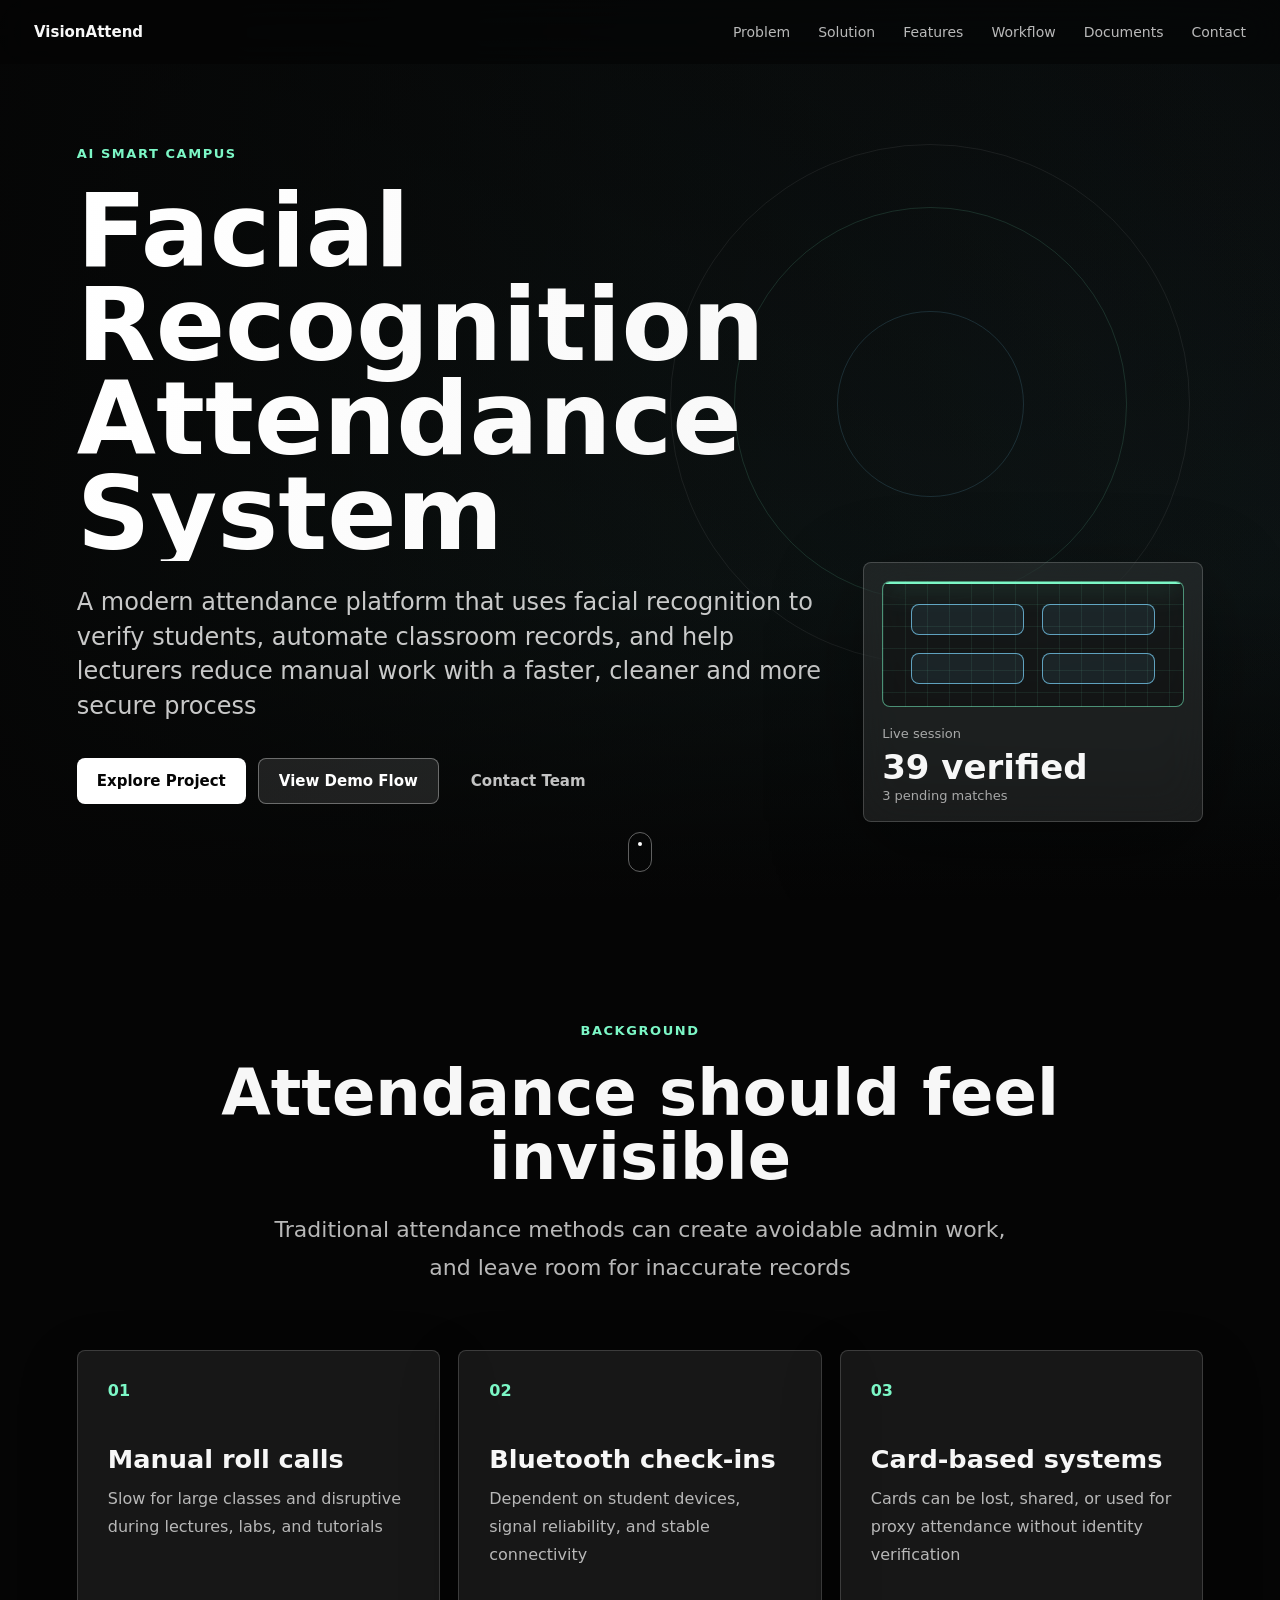
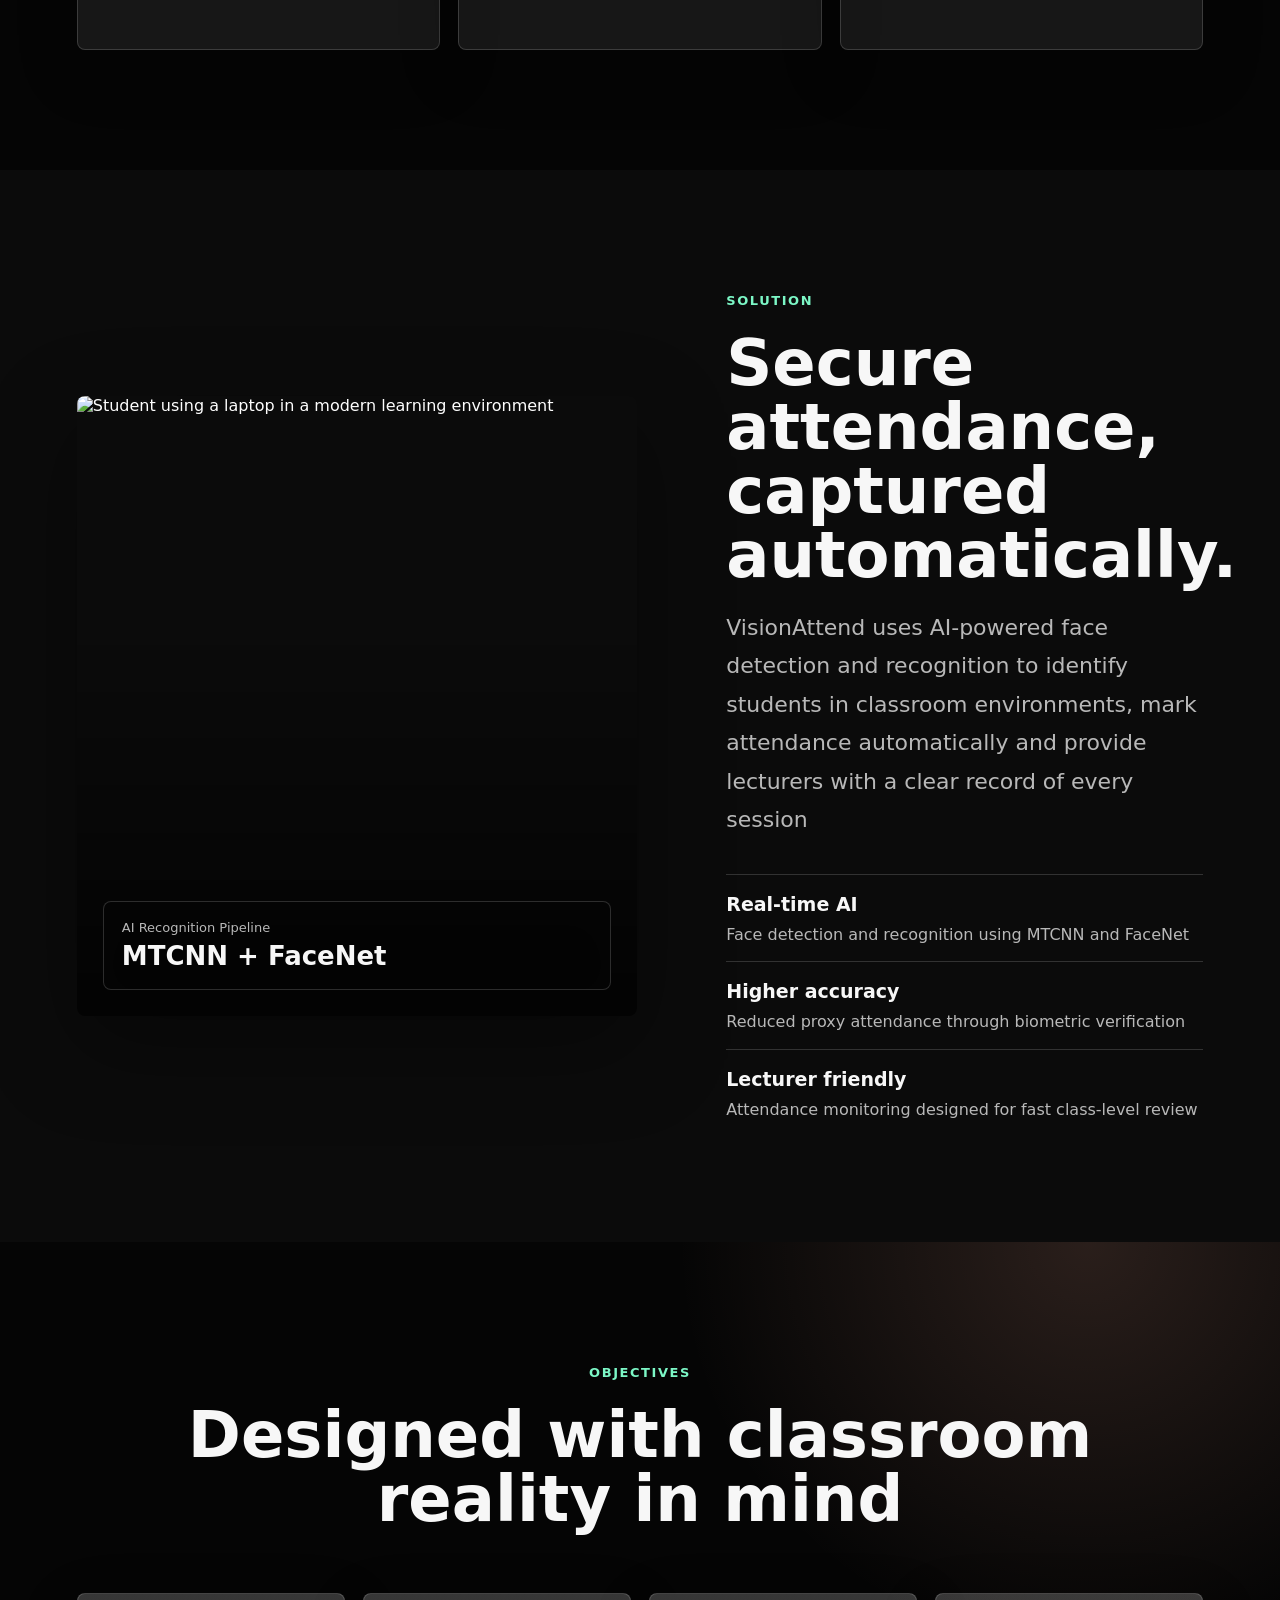
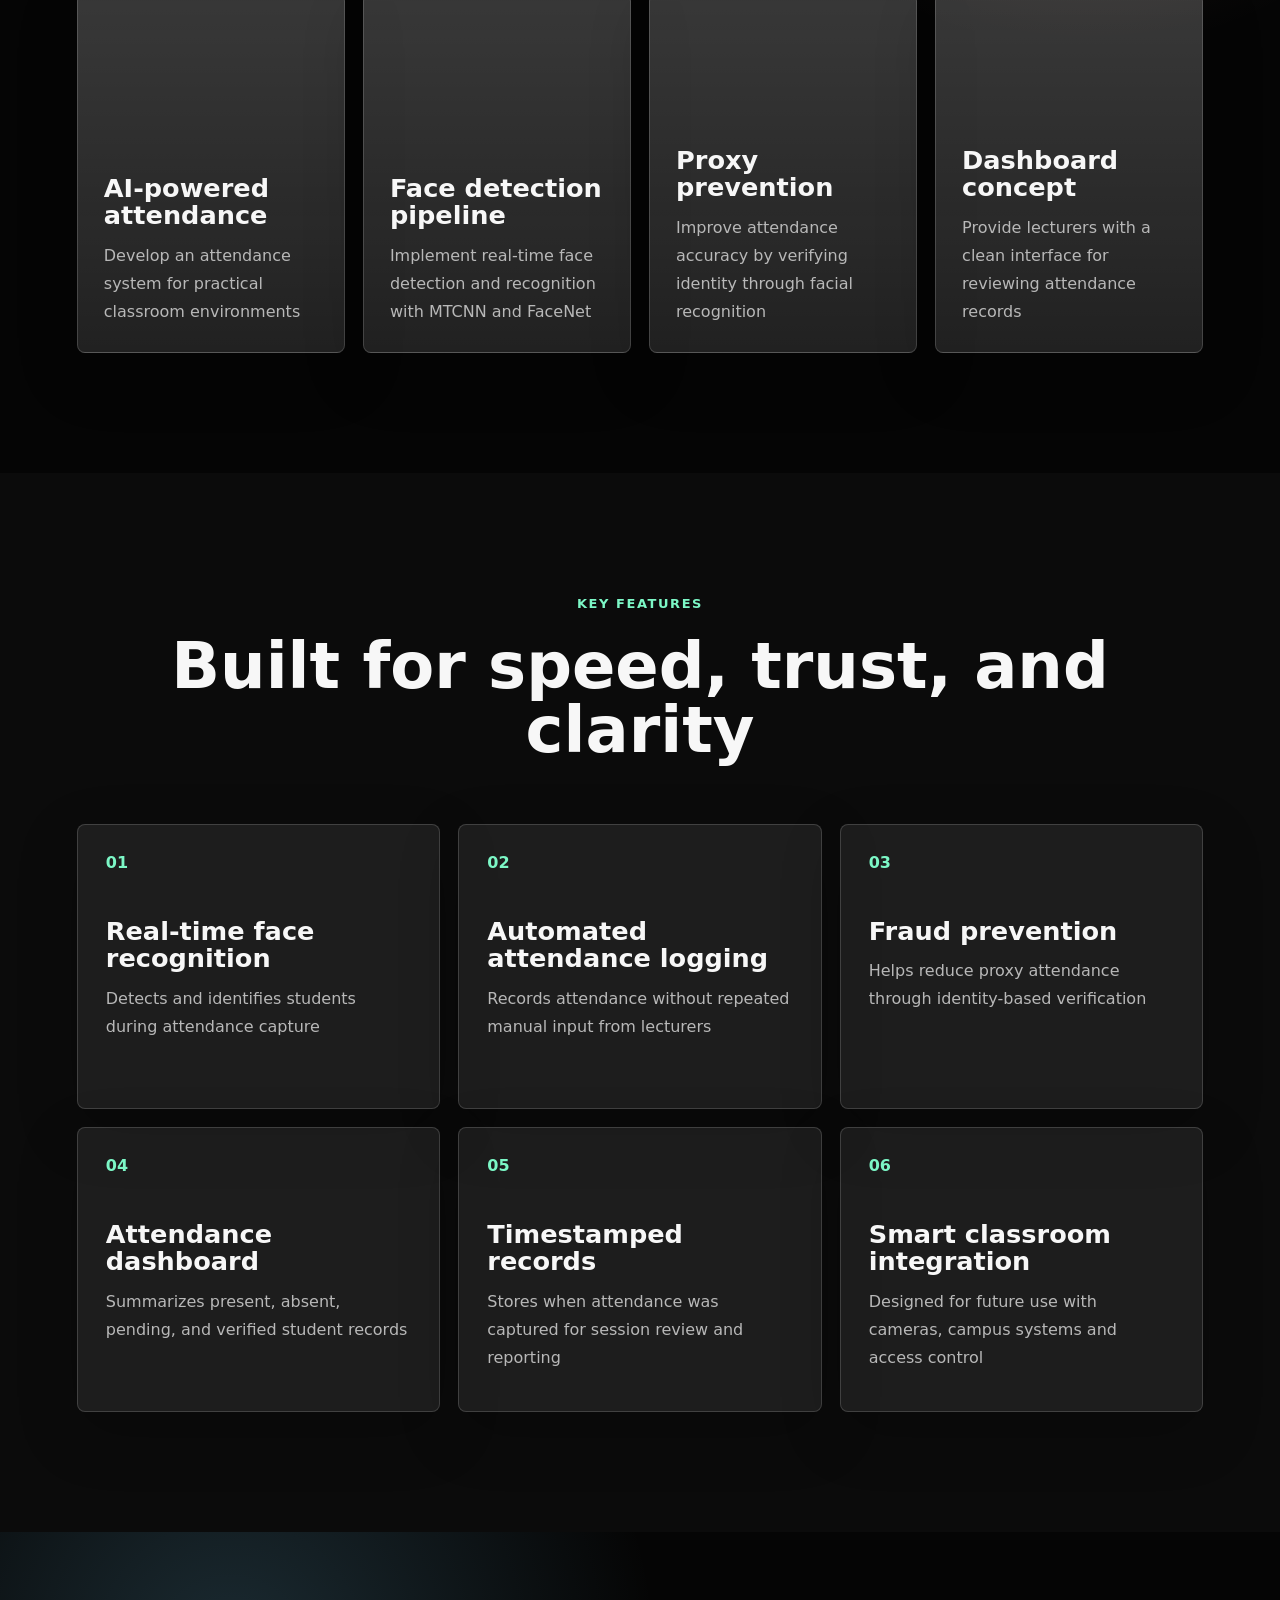
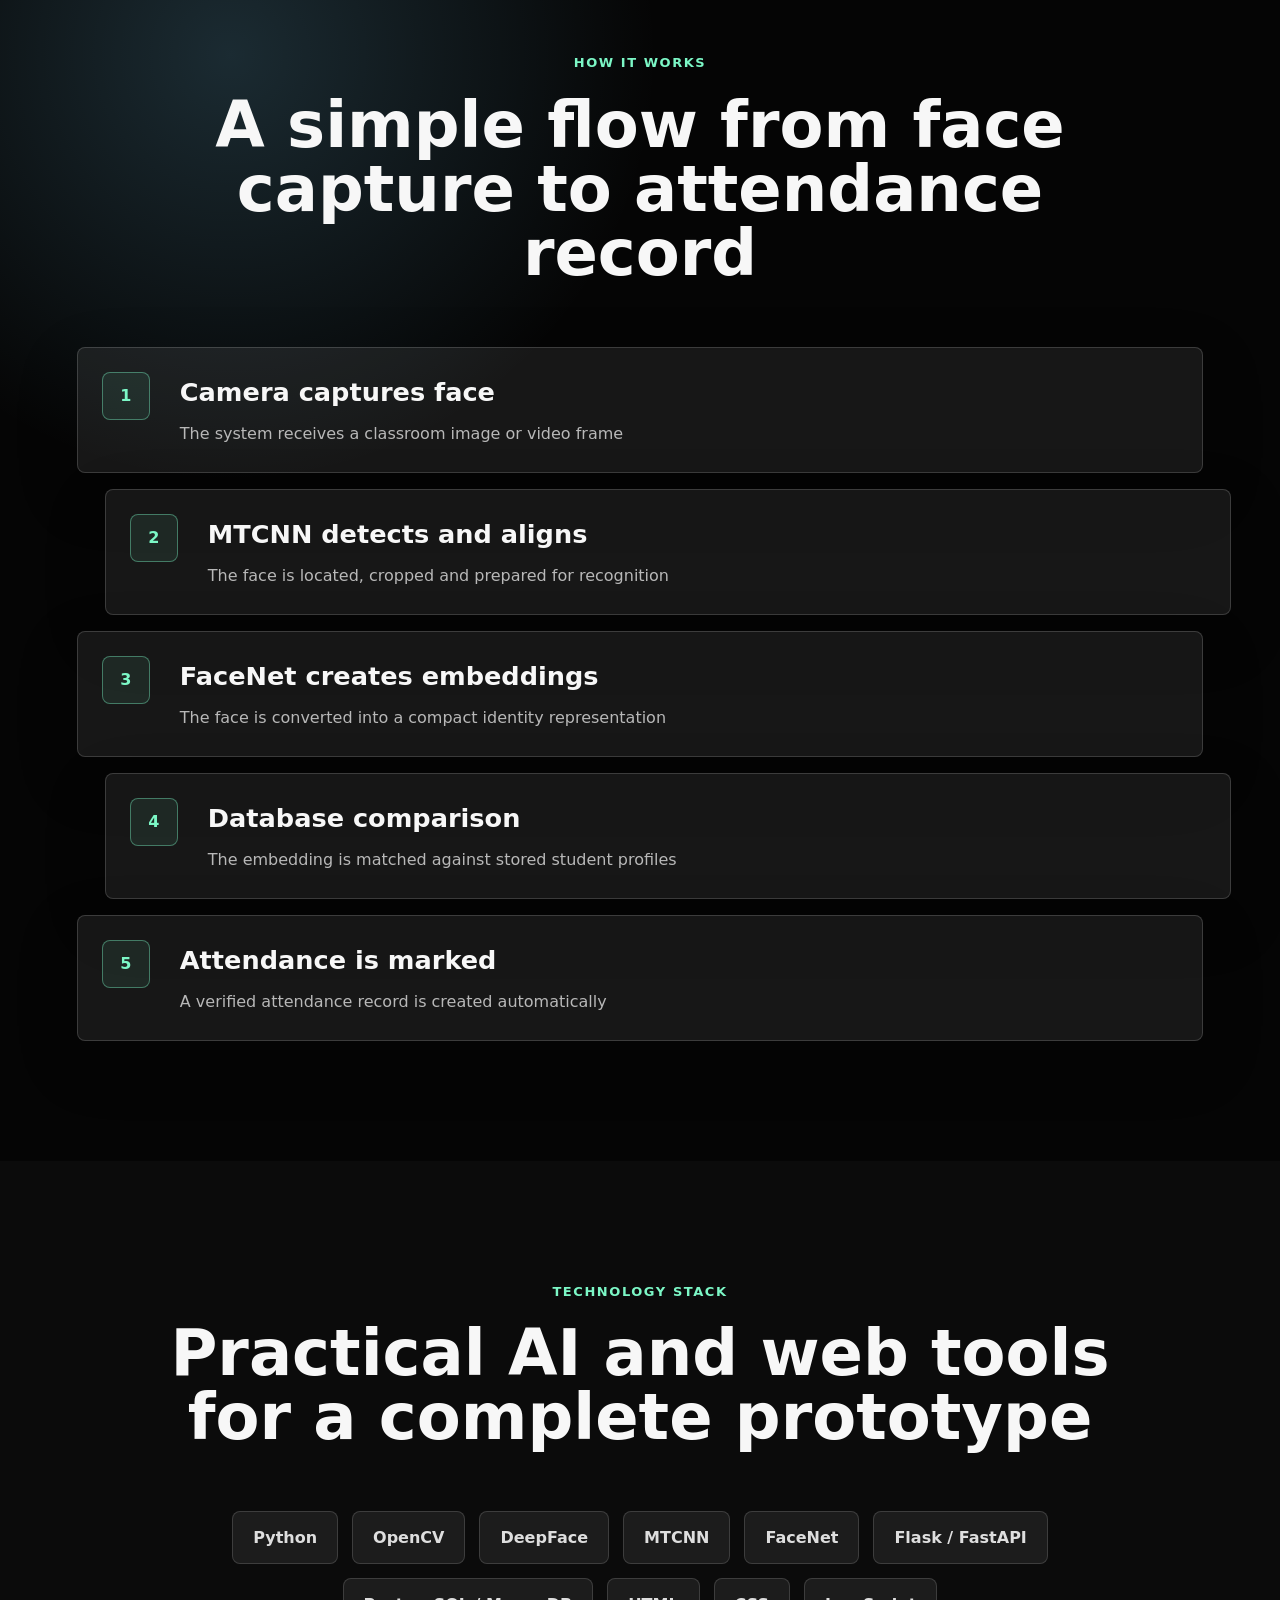
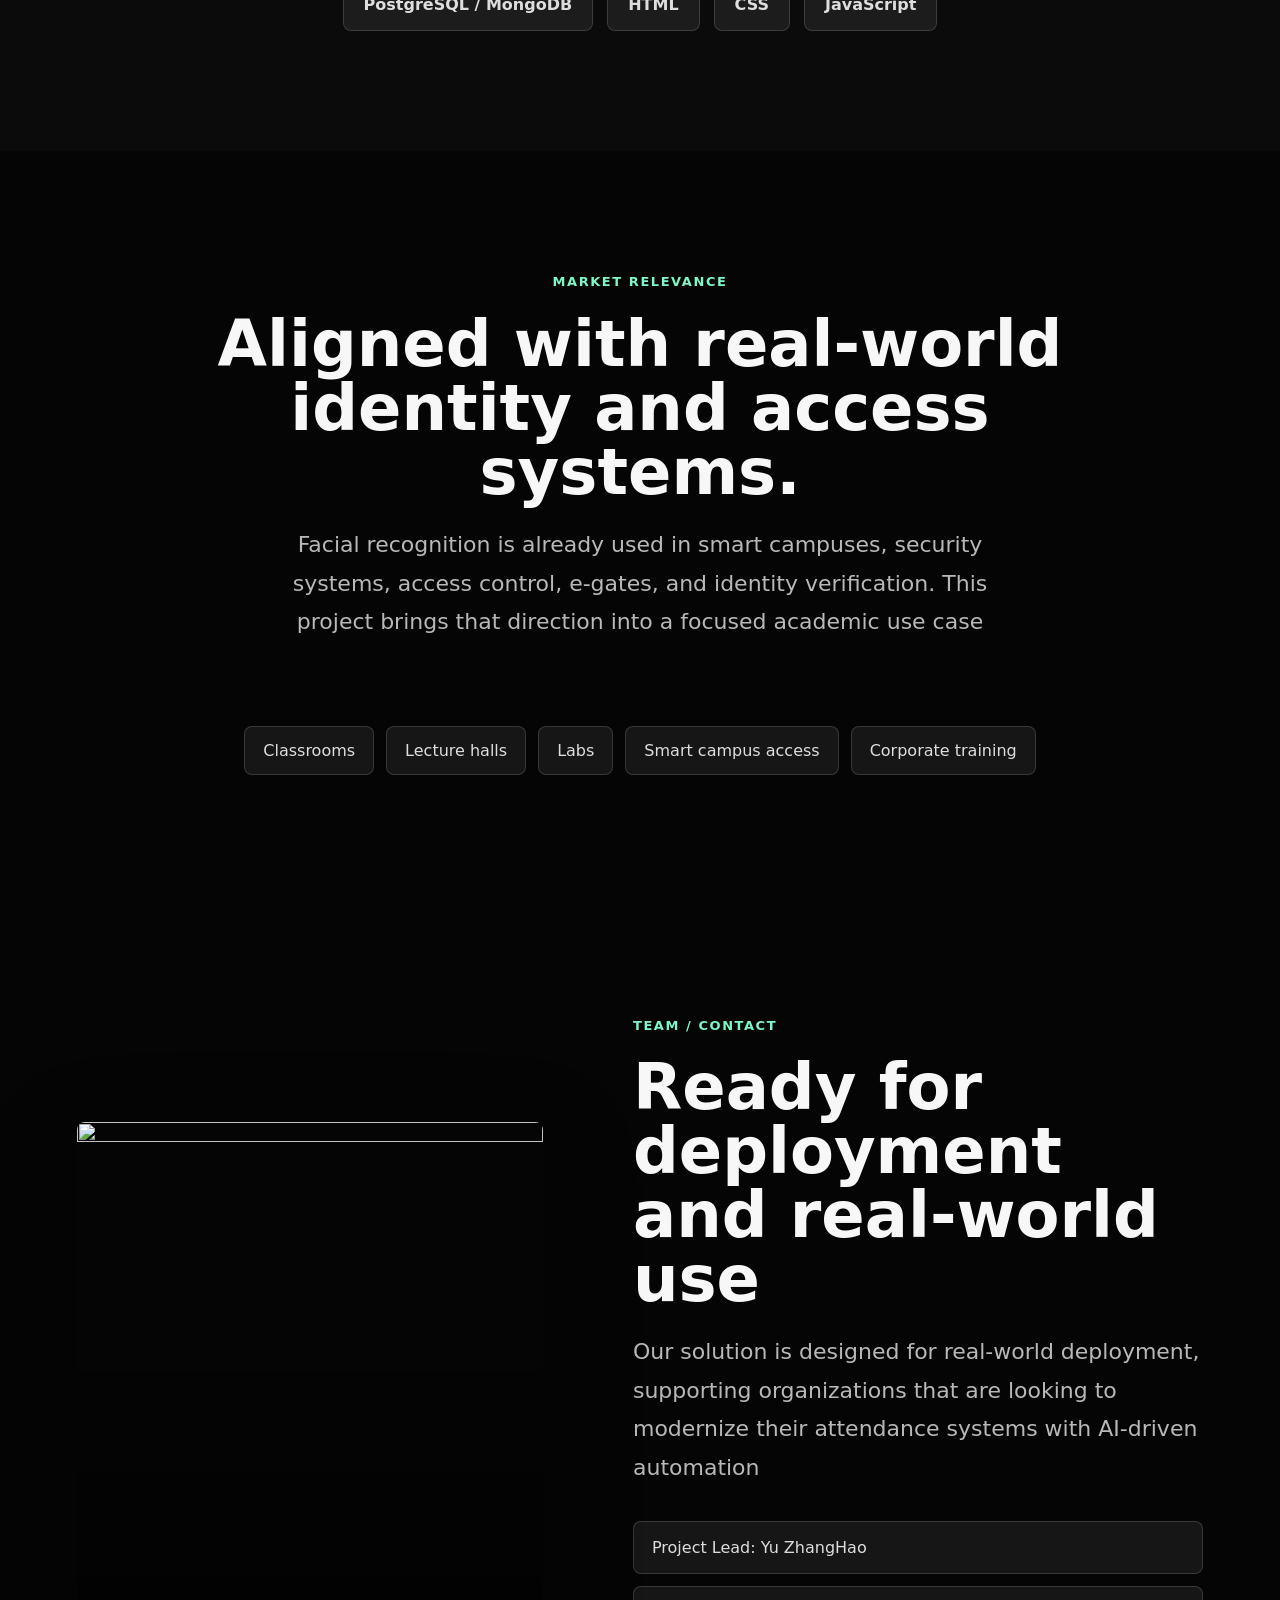
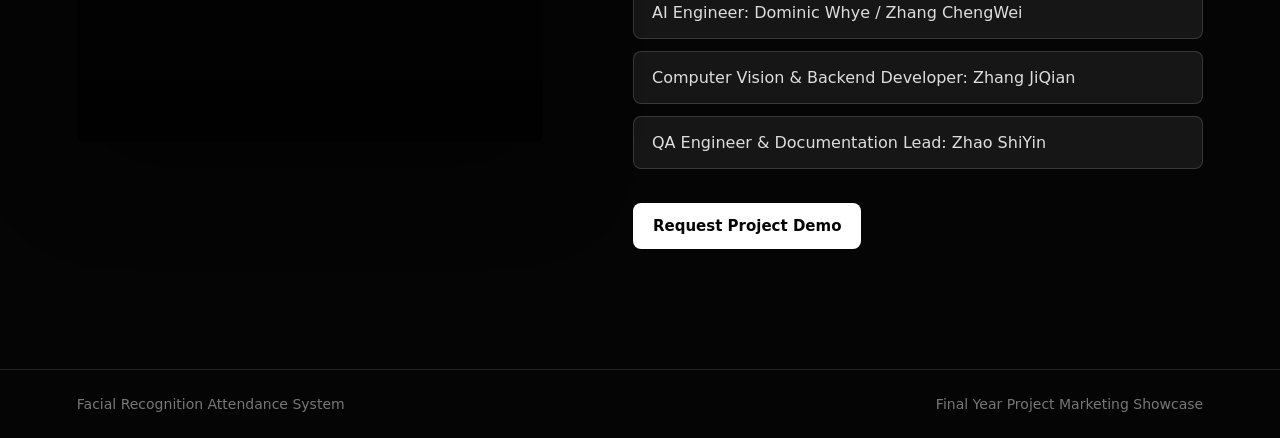
==== commit 3a34b779: "Add files via upload" ====
--- a/FYP project website/index.html
+++ b/FYP project website/index.html
@@ -29,6 +29,7 @@
         <a href="#solution">Solution</a>
         <a href="#features">Features</a>
         <a href="#workflow">Workflow</a>
+        <a href="documents.html">Documents</a>
         <a href="#contact">Contact</a>
       </nav>
     </header>
@@ -303,9 +304,10 @@
           </p>
 
           <div class="team-list">
-            <span>Project Lead: Student Name</span>
-            <span>AI Engineer: Student Name</span>
-            <span>Web Developer: Student Name</span>
+            <span>Project Lead: Yu ZhangHao</span>
+            <span>AI Engineer: Dominic Whye / Zhang ChengWei</span>
+            <span>Computer Vision & Backend Developer: Zhang JiQian</span>
+            <span>QA Engineer & Documentation Lead: Zhao ShiYin </span>
           </div>
 
           <a class="button button-primary" href="mailto:lhdwhye001@mymail.sim.edu.sg">Request Project Demo</a>
